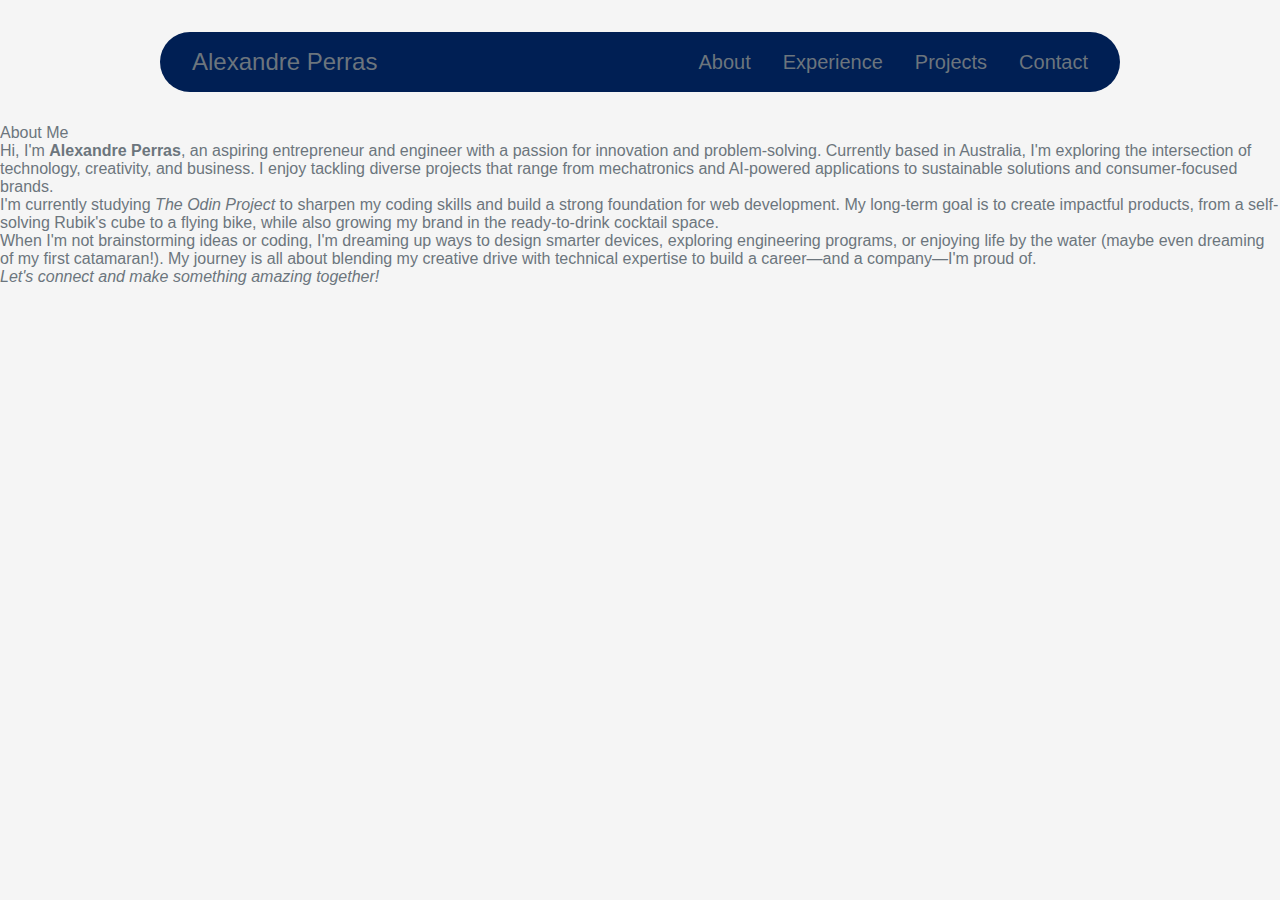
==== index.html @ b0488199 "Created the navbar and move the about page inside the index. Deleted the old about.html. added the s" ====
<!DOCTYPE html>
<html lang="en">
<head>
    <meta charset="UTF-8">
    <meta name="viewport" content="width=device-width, initial-scale=1.0">
    <title>My Portfolio</title>
    <link rel="stylesheet" href="styles.css">
</head>
<body>
    <!-- Navbar 
    -tittle on the left
    -nav links on the right
    -nav links drop to section -->
    <div class="navbar">
        <div class="logo">Alexandre Perras</div>
        <ul class="nav-links">
            <li><a href="#about">About</a></li>
            <li><a href="#experience">Experience</a></li>
            <li><a href="#projects">Projects</a></li>
            <li><a href="#contact">Contact</a></li>
        </ul>
    </div>

    <!-- Profile
    -img on left
    -name on right
    -contact and resume button under name -->
    <section id="profile">

    </section>
    <section id="about">
        <div class="title">About Me</div>
        <p>Hi, I'm <strong>Alexandre Perras</strong>, an aspiring entrepreneur and engineer with a passion for innovation and
            problem-solving.
            Currently based in Australia, I'm exploring the intersection of technology, creativity, and business. I enjoy
            tackling
            diverse projects that range from mechatronics and AI-powered applications to sustainable solutions and
            consumer-focused
            brands.</p>
        
        <p>I'm currently studying <em>The Odin Project</em> to sharpen my coding skills and build a strong foundation for web
            development.
            My long-term goal is to create impactful products, from a self-solving Rubik's cube to a flying bike, while also
            growing
            my brand in the ready-to-drink cocktail space.</p>
        
        <p>When I'm not brainstorming ideas or coding, I'm dreaming up ways to design smarter devices, exploring engineering
            programs, or enjoying life by the water (maybe even dreaming of my first catamaran!). My journey is all about
            blending
            my creative drive with technical expertise to build a career—and a company—I'm proud of.</p>
        
        <p><em>Let's connect and make something amazing together!</em></p>
    </section>
    <section id="experience"></section>
    <section id="projects"></section>
    <section id="contact"></section>
    <div class="footer"></div>
</body>
</html>
---- styles.css ----
:root {
  --deep-navy-blue: #001f54;
  --electric-blue: #0074E4;
  --cool-gray: #F5F5F5;
  --steel-gray: #6C757D;
  --lime-green: #00FF66;
  --soft-orange: #FFA500;
}

* {
    margin: 0;
    padding: 0;
}

body {
    background-color: var(--cool-gray);
    color: var(--steel-gray);
    font-family: Monaco, sans-serif;
}

/* Navbar */
.navbar {
    display: flex;
    justify-content: space-between;
    background-color: var(--deep-navy-blue);
    align-items: center;
    padding: 1rem 2rem;
    margin: 2rem 10rem;
    border-radius: 50px;
    /* position: sticky; */
}

.logo {
    font-size: 1.5rem;
}

.nav-links {
    display: flex;
    list-style: none;
    margin: 0;
    padding: 0;
    gap: 2rem;
    font-size: 1.25rem;
}

a {
    text-decoration: none;
    color: inherit;
}
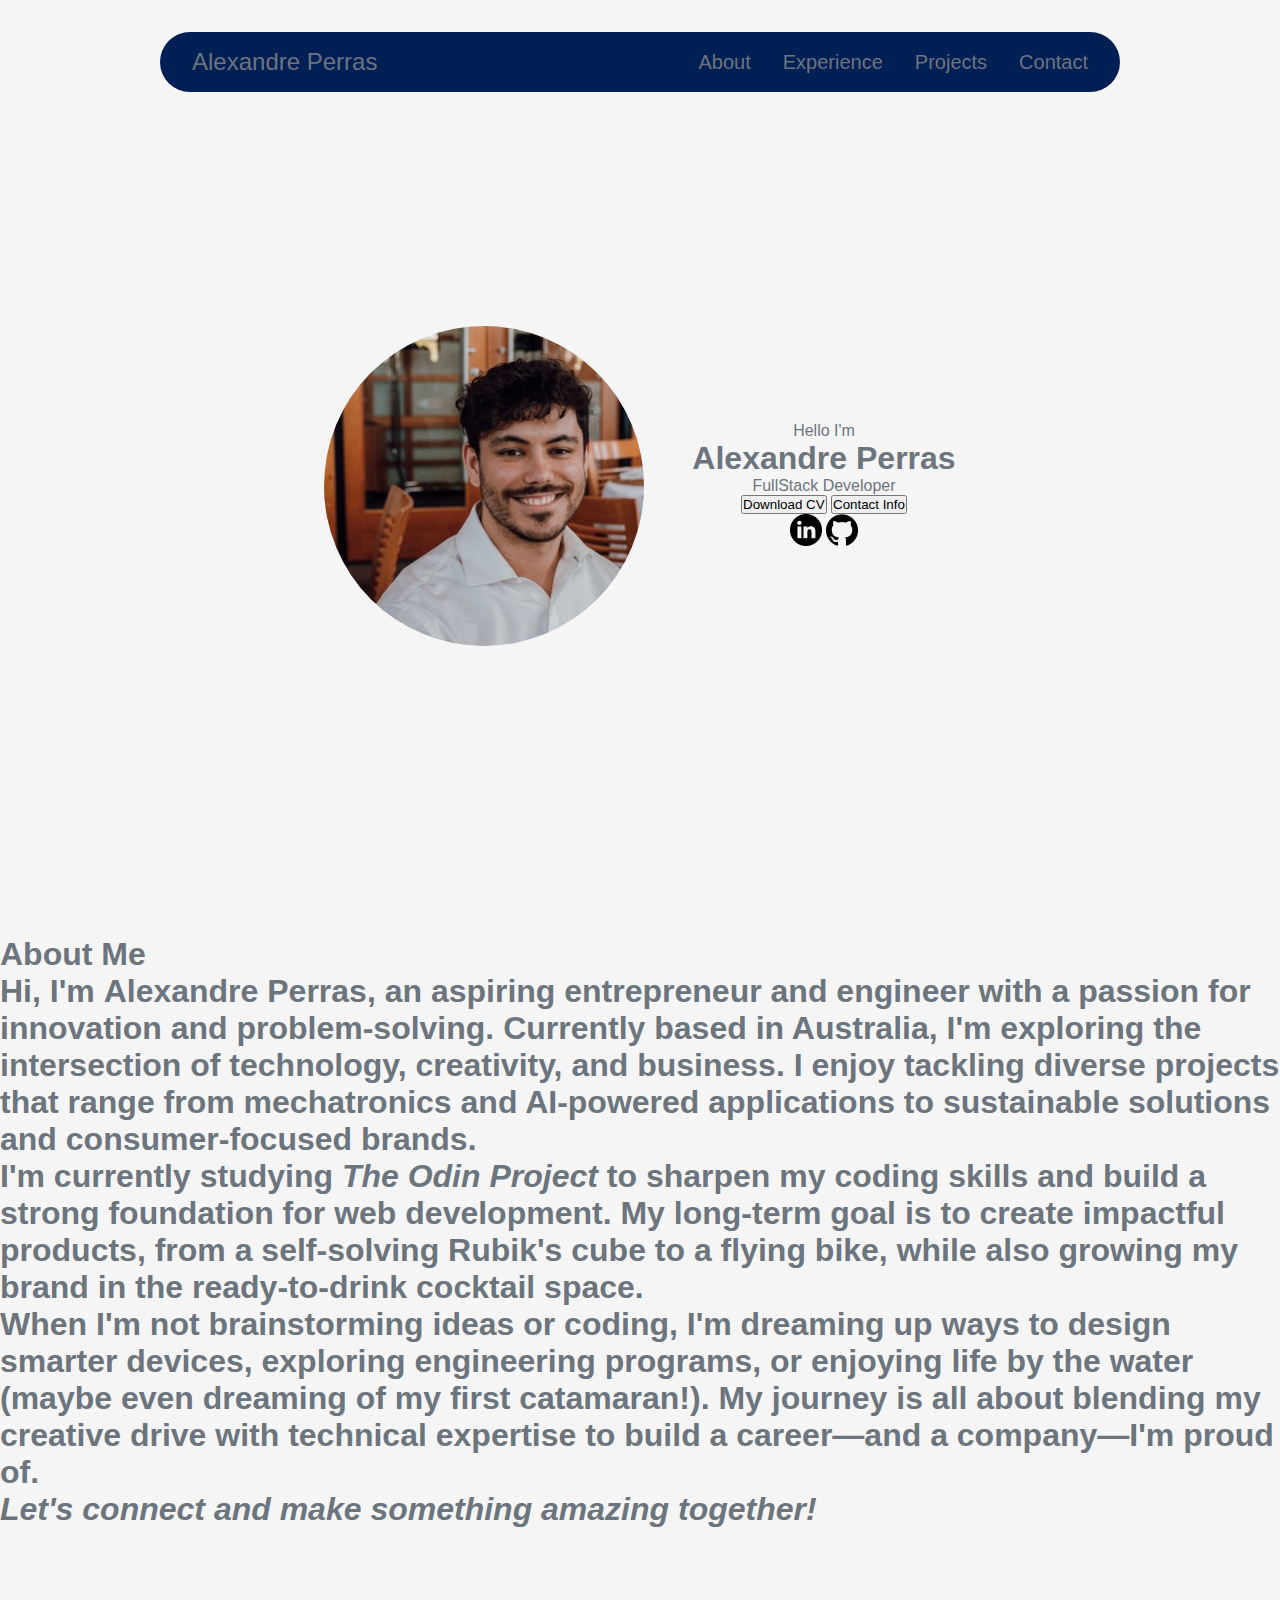
==== commit 4cdf7cca: "added pict and text to profile still need styling. updated the navbar for a better experience" ====
--- a/index.html
+++ b/index.html
@@ -11,25 +11,41 @@
     -tittle on the left
     -nav links on the right
     -nav links drop to section -->
-    <div class="navbar">
-        <div class="logo">Alexandre Perras</div>
-        <ul class="nav-links">
-            <li><a href="#about">About</a></li>
-            <li><a href="#experience">Experience</a></li>
-            <li><a href="#projects">Projects</a></li>
-            <li><a href="#contact">Contact</a></li>
-        </ul>
-    </div>
+    <header>
+        <nav id="navbar" class="navbar">
+            <div class="logo">Alexandre Perras</div>
+            <ul class="nav-links">
+                <li><a href="#about">About</a></li>
+                <li><a href="#experience">Experience</a></li>
+                <li><a href="#projects">Projects</a></li>
+                <li><a href="#contact">Contact</a></li>
+            </ul>
+        </nav>
+    </header>
 
     <!-- Profile
     -img on left
     -name on right
     -contact and resume button under name -->
     <section id="profile">
+        <img src="./images/my_profile.jpeg" alt="profile picture" class="profile-img">
+        <div class="profile-content">
+            <p class="profile-p1">Hello I'm</p>
+            <h1 class="profile-title">Alexandre Perras</h1>
+            <p class="profile-p1">FullStack Developer</p>
+            <div class="button-container">
+                <button><a href="">Download CV</a></button>
+                <button><a href="">Contact Info</a></button>
+            </div>
+            <div class="social-container">
+                <img src="./images/linkedin.png" alt="" class="icon">
+                <img src="./images/github.png" alt="" class="icon">
+            </div>
+        </div>
+    </section>
 
-    </section>
     <section id="about">
-        <div class="title">About Me</div>
+        <h1 class="about-title">About Me</h1v>
         <p>Hi, I'm <strong>Alexandre Perras</strong>, an aspiring entrepreneur and engineer with a passion for innovation and
             problem-solving.
             Currently based in Australia, I'm exploring the intersection of technology, creativity, and business. I enjoy
@@ -55,5 +71,6 @@
     <section id="projects"></section>
     <section id="contact"></section>
     <div class="footer"></div>
+    <script src="script.js"></script>
 </body>
 </html>--- a/styles.css
+++ b/styles.css
@@ -18,7 +18,18 @@
     font-family: Monaco, sans-serif;
 }
 
+section {
+    height: 100vh;
+    /* padding-top: 20vh; */
+}
+
 /* Navbar */
+header {
+    position: fixed;
+    top: 0;
+    left: 0;
+    width: 100%;
+}
 .navbar {
     display: flex;
     justify-content: space-between;
@@ -27,7 +38,11 @@
     padding: 1rem 2rem;
     margin: 2rem 10rem;
     border-radius: 50px;
-    /* position: sticky; */
+    transition: background-color 0.3s ease; /* Smooth transition */
+}
+
+.navbar.transparent {
+    background-color: rgba(0, 31, 84, 0.8);
 }
 
 .logo {
@@ -46,4 +61,31 @@
 a {
     text-decoration: none;
     color: inherit;
+}
+
+/* Profile */
+#profile {
+    display: flex;
+    justify-content: center;
+    gap: 3rem;
+    padding-top: 4vh;
+    margin: 0 5rem;
+}
+
+.profile-img {
+    border-radius: 50%;
+    width: 20rem;
+    height: 20rem;
+    margin: auto 0;
+}
+
+.profile-content {
+    text-align: center;
+    display: flex;
+    flex-direction: column;
+    justify-content: center;
+}
+
+.icon {
+    width: 2rem;
 }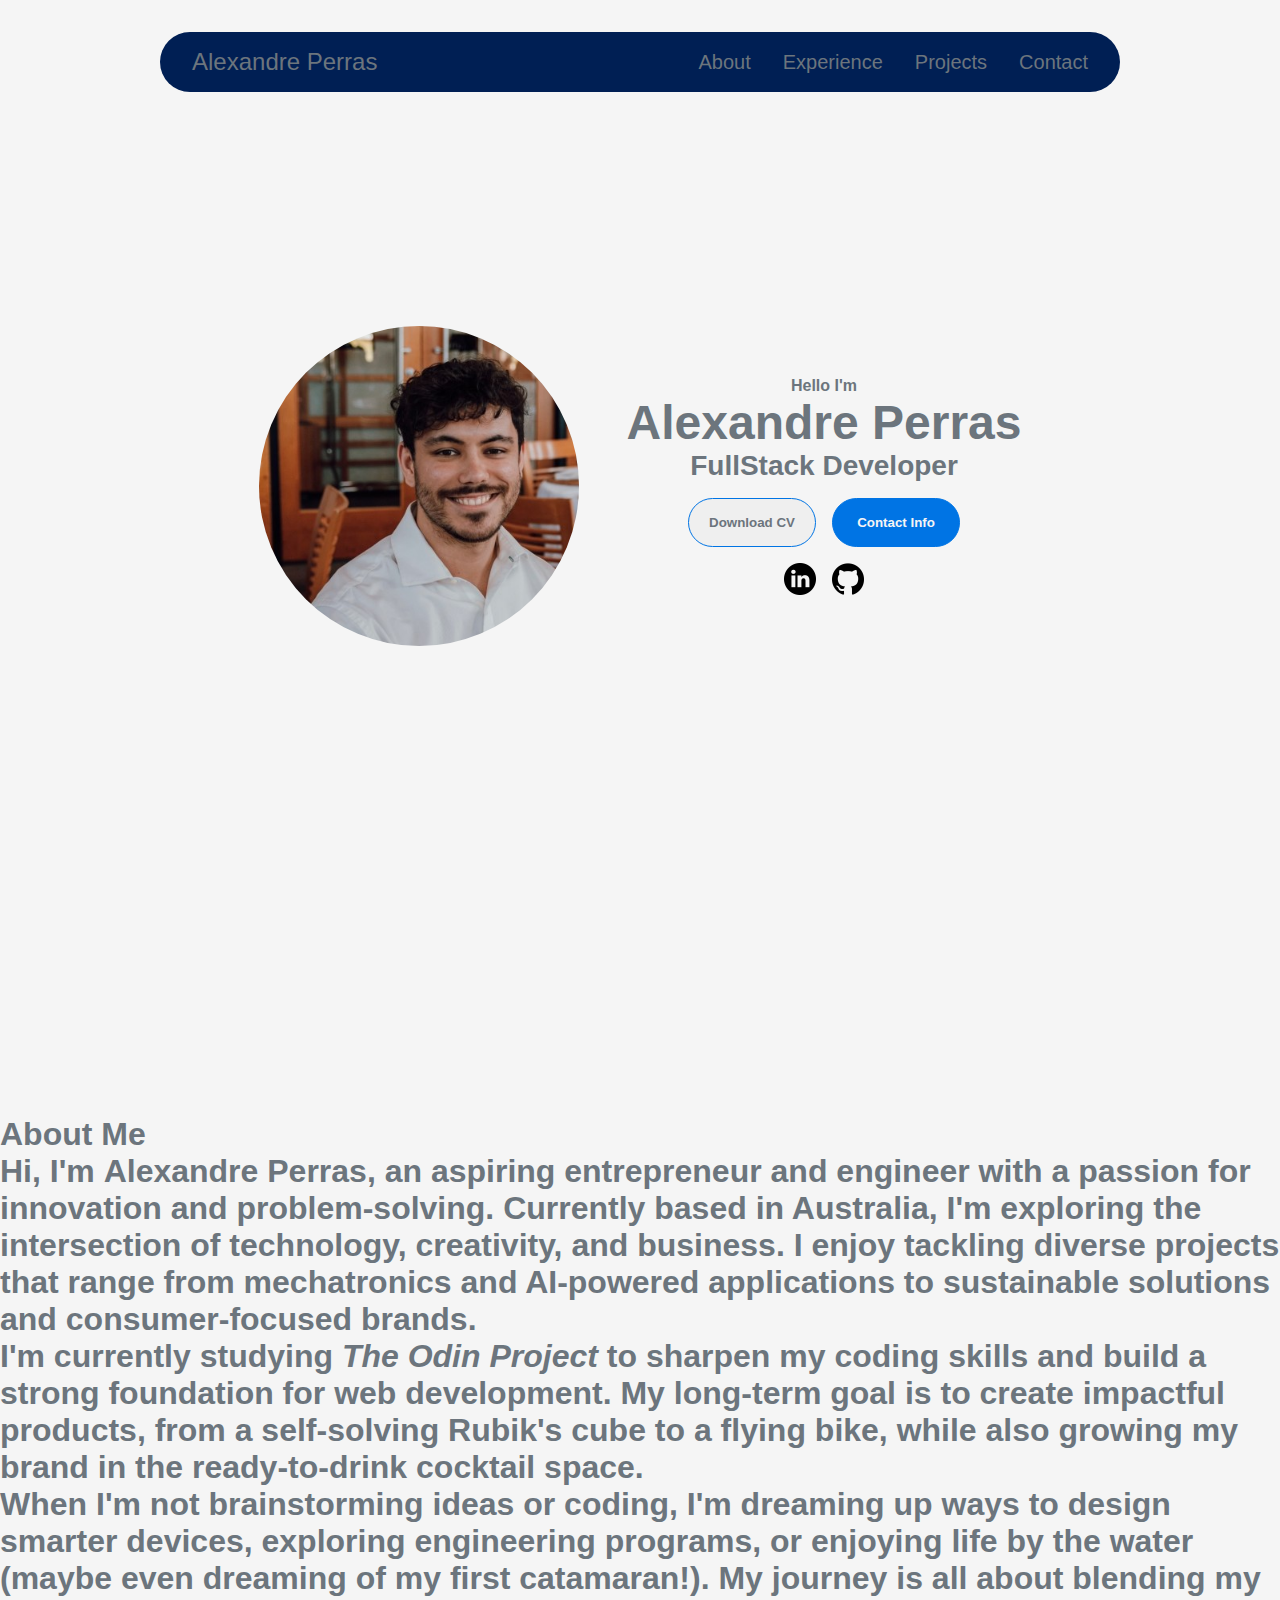
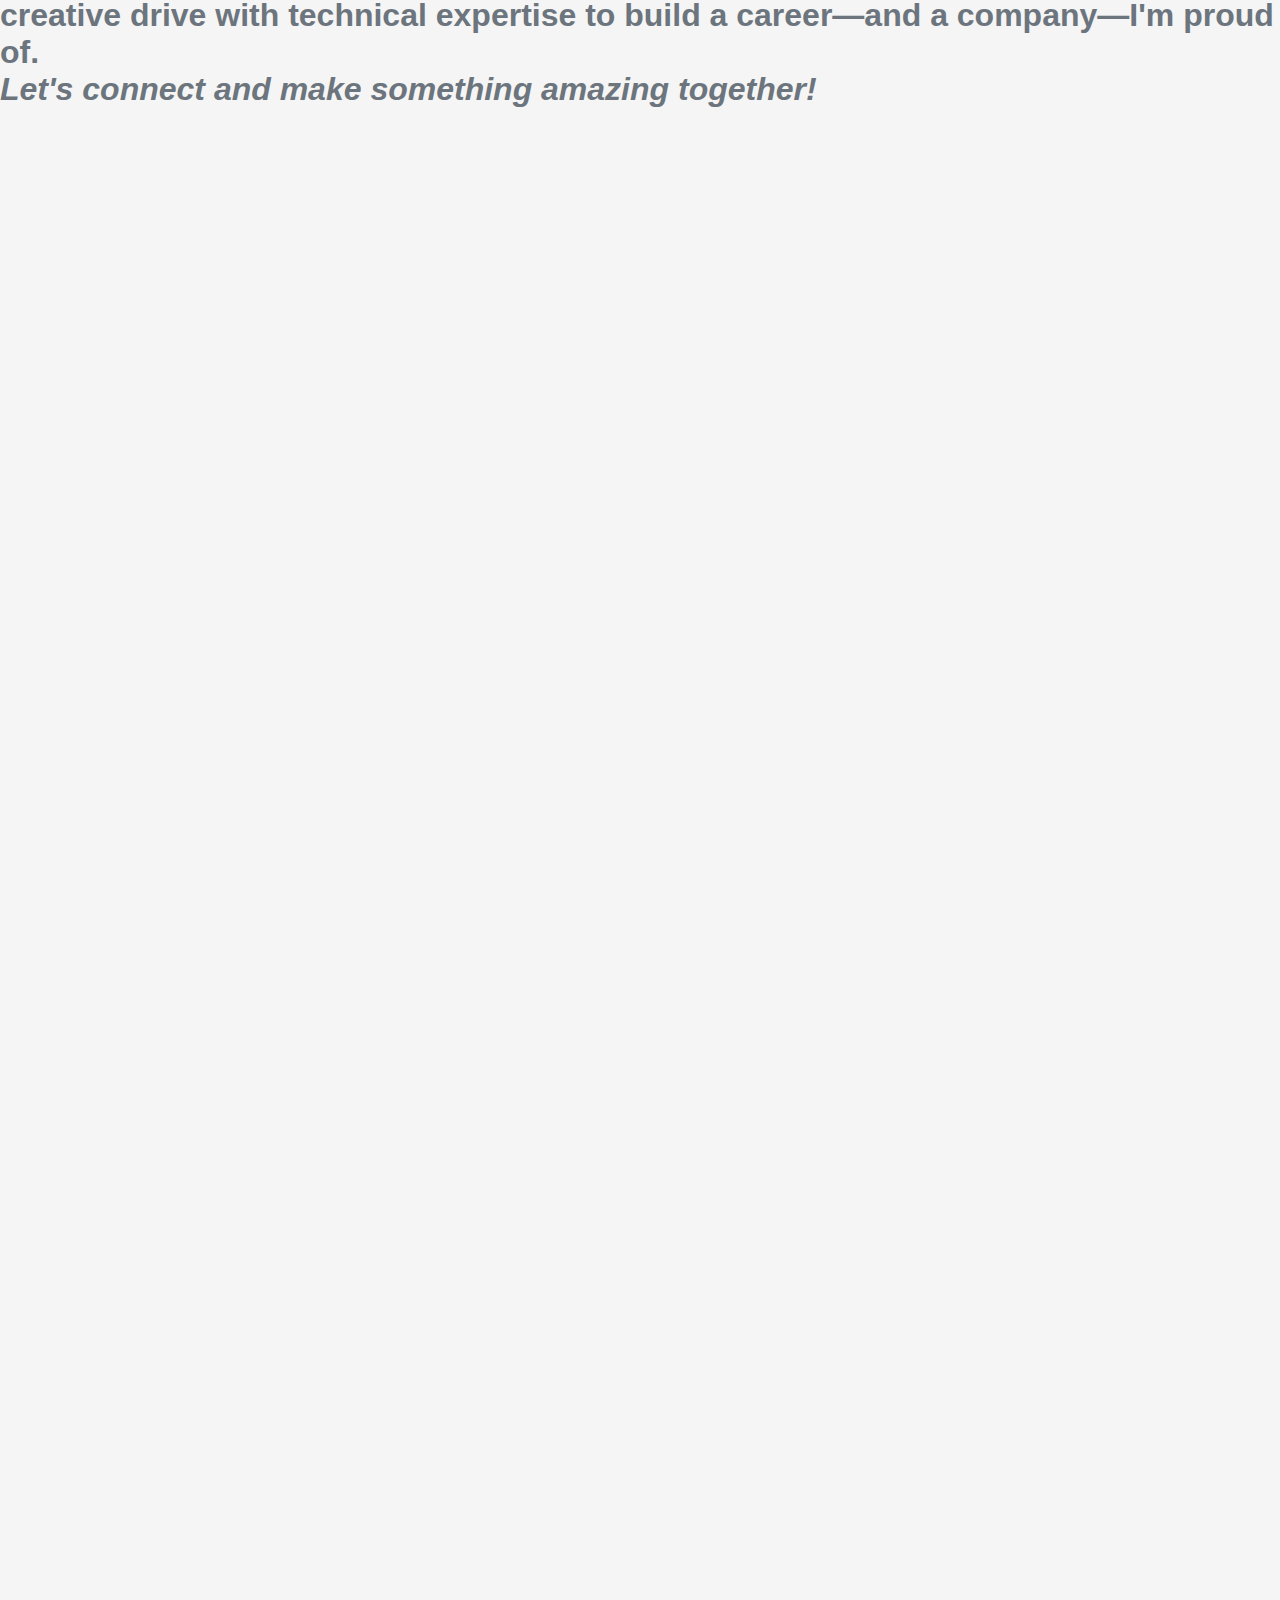
==== commit 64e577bf: "worked on the profile section just need to add link to btn and icon. Change the section padding but " ====
--- a/index.html
+++ b/index.html
@@ -27,15 +27,16 @@
     -img on left
     -name on right
     -contact and resume button under name -->
+    <!-- to-do: add links btn and icon; works more on the design -->
     <section id="profile">
         <img src="./images/my_profile.jpeg" alt="profile picture" class="profile-img">
         <div class="profile-content">
-            <p class="profile-p1">Hello I'm</p>
+            <p class="text-p1">Hello I'm</p>
             <h1 class="profile-title">Alexandre Perras</h1>
-            <p class="profile-p1">FullStack Developer</p>
-            <div class="button-container">
-                <button><a href="">Download CV</a></button>
-                <button><a href="">Contact Info</a></button>
+            <p class="text-p2">FullStack Developer</p>
+            <div class="btn-container">
+                <button class="btn btn-color-1"><a href="">Download CV</a></button>
+                <button class="btn btn-color-2"><a href="">Contact Info</a></button>
             </div>
             <div class="social-container">
                 <img src="./images/linkedin.png" alt="" class="icon">
--- a/styles.css
+++ b/styles.css
@@ -20,7 +20,11 @@
 
 section {
     height: 100vh;
-    /* padding-top: 20vh; */
+    padding-top: 20vh;
+}
+
+p {
+    font-weight: 600;
 }
 
 /* Navbar */
@@ -86,6 +90,49 @@
     justify-content: center;
 }
 
+.profile-title {
+    font-size: 3rem;
+}
+
+.text-p2 {
+    font-size: 1.75rem;
+    margin-bottom: 1rem;
+}
+
+.btn-container {
+    display: flex;
+    justify-content: center;
+    gap: 1rem;
+}
+
+.btn {
+    font-weight: 600;
+    padding: 1rem;
+    width: 8rem;
+    border-radius: 2rem;
+    transition: all 300ms ease;
+    color: inherit;
+}
+
+.btn-color-1, .btn-color-2 {
+    border: var(--electric-blue) solid 0.1rem;
+}
+
+/* check if hover works */
+.btn-color-2, .btn-color-1:hover {
+    background-color: #0074E4;
+    color: var(--cool-gray);
+}
+
+.social-container {
+    display: flex;
+    justify-content: center;
+    gap: 1rem;
+    margin-top: 1rem;
+}
+
+/* need lighter color icons to match design */
 .icon {
     width: 2rem;
+    cursor: pointer;
 }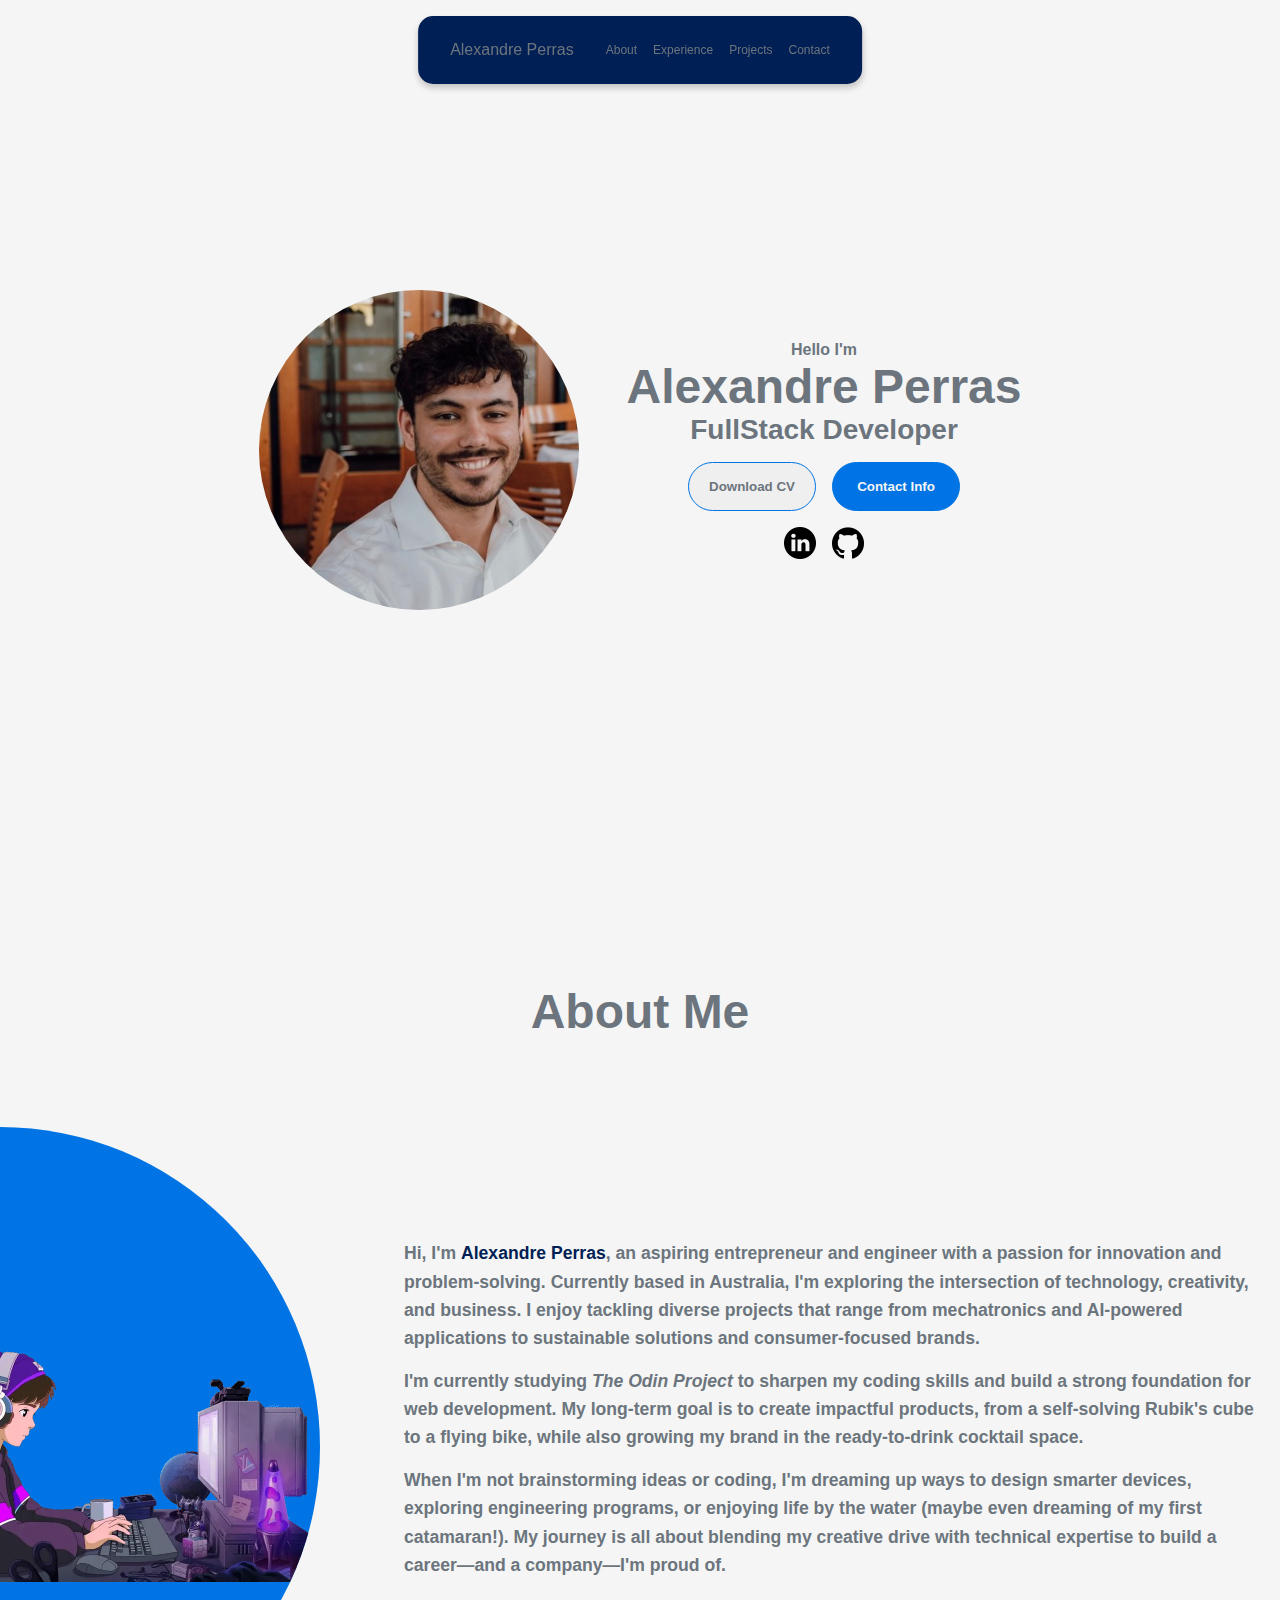
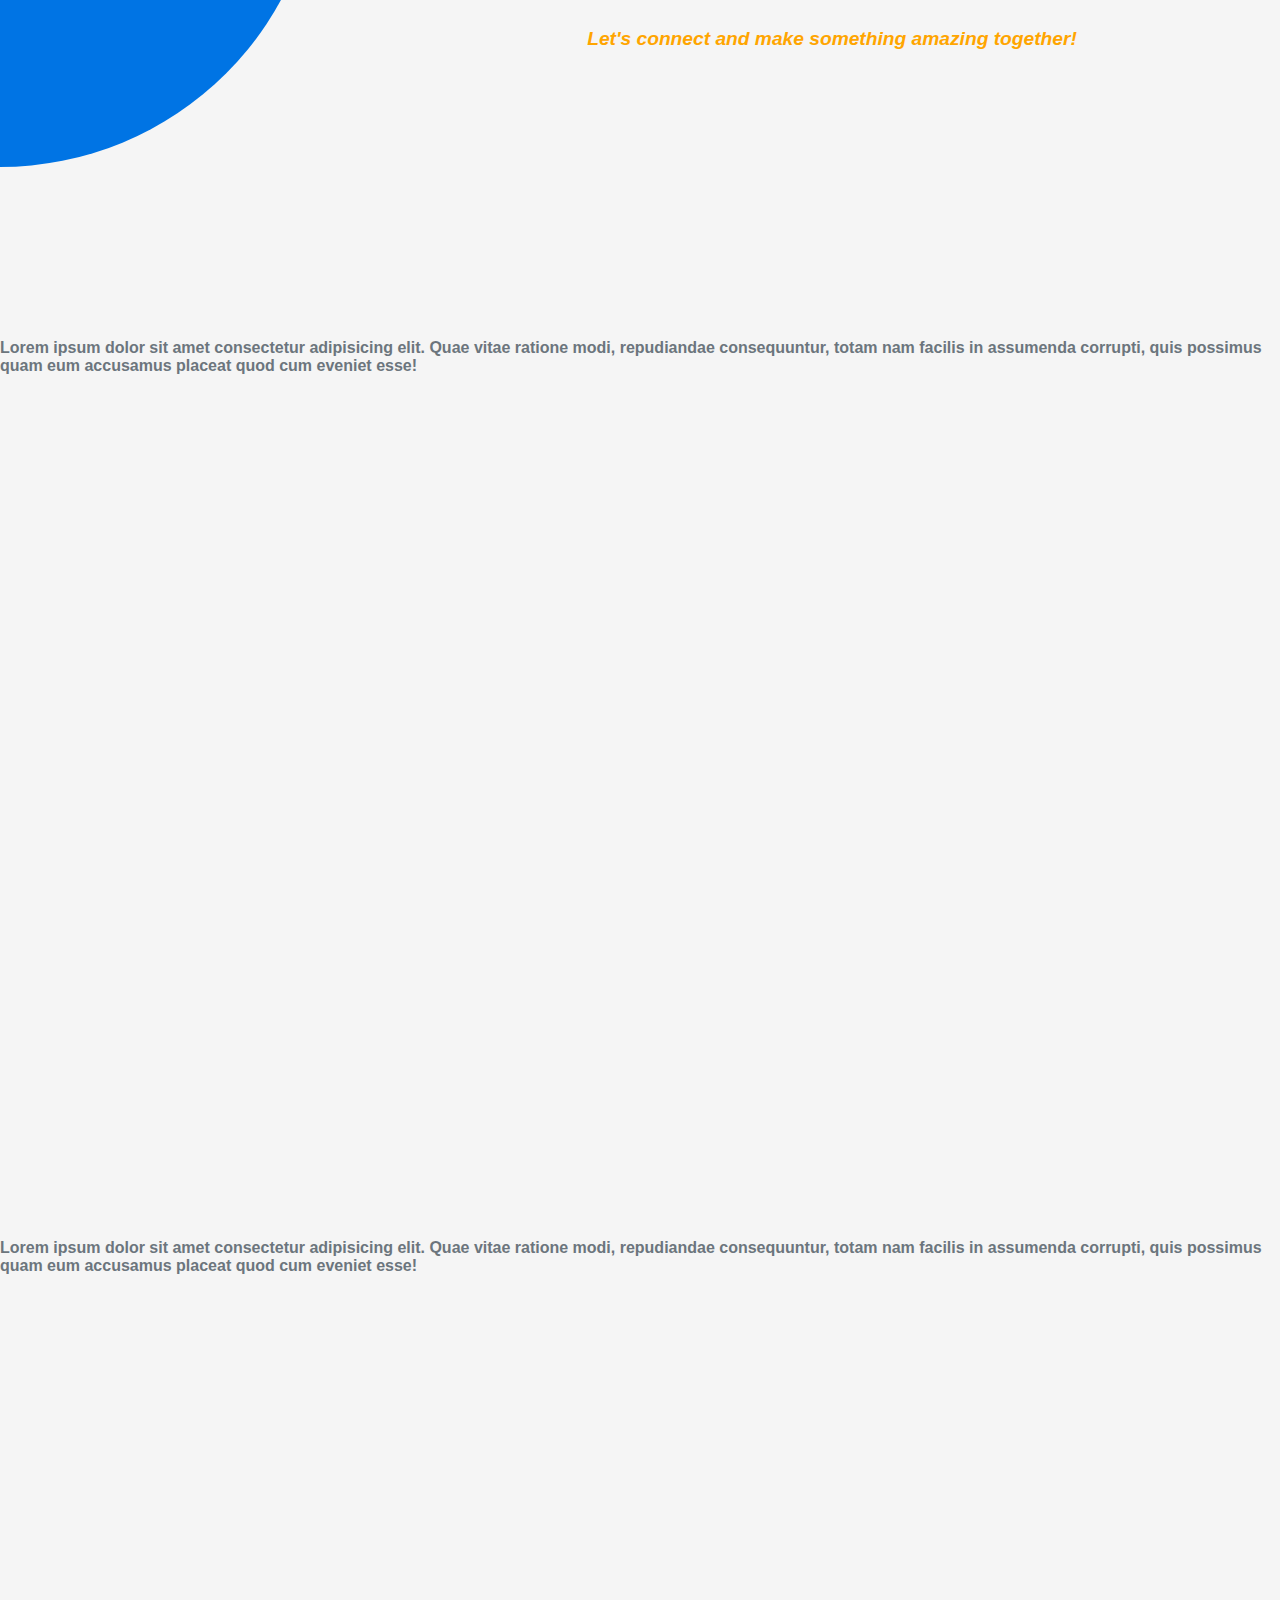
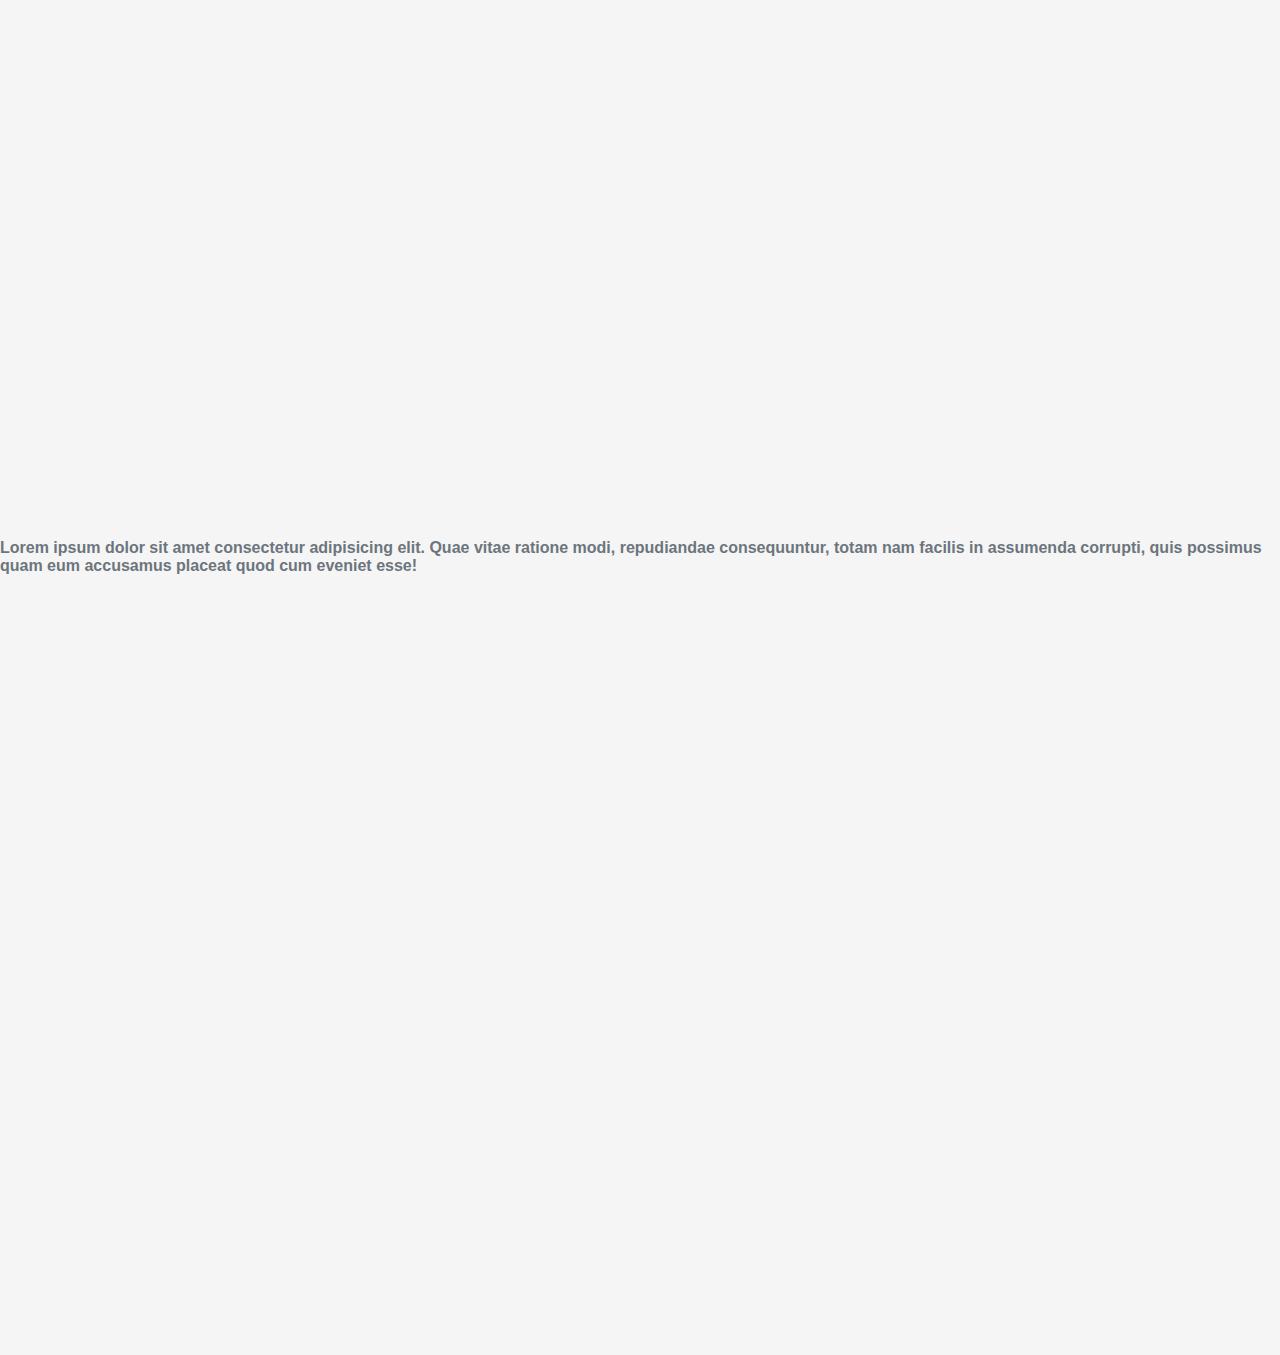
==== commit 367c6828: "Finished desktop layout of the about section and fix the padding and nav bar so that it shows on top" ====
--- a/index.html
+++ b/index.html
@@ -32,7 +32,7 @@
         <img src="./images/my_profile.jpeg" alt="profile picture" class="profile-img">
         <div class="profile-content">
             <p class="text-p1">Hello I'm</p>
-            <h1 class="profile-title">Alexandre Perras</h1>
+            <h1 class="title">Alexandre Perras</h1>
             <p class="text-p2">FullStack Developer</p>
             <div class="btn-container">
                 <button class="btn btn-color-1"><a href="">Download CV</a></button>
@@ -46,31 +46,47 @@
     </section>
 
     <section id="about">
-        <h1 class="about-title">About Me</h1v>
-        <p>Hi, I'm <strong>Alexandre Perras</strong>, an aspiring entrepreneur and engineer with a passion for innovation and
-            problem-solving.
-            Currently based in Australia, I'm exploring the intersection of technology, creativity, and business. I enjoy
-            tackling
-            diverse projects that range from mechatronics and AI-powered applications to sustainable solutions and
-            consumer-focused
-            brands.</p>
-        
-        <p>I'm currently studying <em>The Odin Project</em> to sharpen my coding skills and build a strong foundation for web
-            development.
-            My long-term goal is to create impactful products, from a self-solving Rubik's cube to a flying bike, while also
-            growing
-            my brand in the ready-to-drink cocktail space.</p>
-        
-        <p>When I'm not brainstorming ideas or coding, I'm dreaming up ways to design smarter devices, exploring engineering
-            programs, or enjoying life by the water (maybe even dreaming of my first catamaran!). My journey is all about
-            blending
-            my creative drive with technical expertise to build a career—and a company—I'm proud of.</p>
-        
-        <p><em>Let's connect and make something amazing together!</em></p>
+        <h1 class="title">About Me</h1>
+        <div class="about-container">
+            <div class="about-img">
+                <img src="./images/coding_gif.webp" alt="">
+            </div>
+            <div class="about-text">
+                <p class="text-p3">Hi, I'm <strong>Alexandre Perras</strong>, an aspiring entrepreneur and engineer with a passion for innovation and
+                    problem-solving.
+                    Currently based in Australia, I'm exploring the intersection of technology, creativity, and business. I enjoy
+                    tackling
+                    diverse projects that range from mechatronics and AI-powered applications to sustainable solutions and
+                    consumer-focused
+                    brands.</p>
+                
+                <p class="text-p3">I'm currently studying <em>The Odin Project</em> to sharpen my coding skills and build a strong foundation for web
+                    development.
+                    My long-term goal is to create impactful products, from a self-solving Rubik's cube to a flying bike, while also
+                    growing
+                    my brand in the ready-to-drink cocktail space.</p>
+                
+                <p class="text-p3">When I'm not brainstorming ideas or coding, I'm dreaming up ways to design smarter devices, exploring engineering
+                    programs, or enjoying life by the water (maybe even dreaming of my first catamaran!). My journey is all about
+                    blending
+                    my creative drive with technical expertise to build a career—and a company—I'm proud of.</p>
+                
+                <p class="call-to-action"><em>Let's connect and make something amazing together!</em></p>
+            </div>
+        </div>
     </section>
-    <section id="experience"></section>
-    <section id="projects"></section>
-    <section id="contact"></section>
+
+    <section id="experience">
+        <p>Lorem ipsum dolor sit amet consectetur adipisicing elit. Quae vitae ratione modi, repudiandae consequuntur, totam nam facilis in assumenda corrupti, quis possimus quam eum accusamus placeat quod cum eveniet esse!</p>
+    </section>
+    <section id="projects">
+        <p>Lorem ipsum dolor sit amet consectetur adipisicing elit. Quae vitae ratione modi, repudiandae consequuntur, totam nam
+            facilis in assumenda corrupti, quis possimus quam eum accusamus placeat quod cum eveniet esse!</p>
+    </section>
+    <section id="contact">
+        <p>Lorem ipsum dolor sit amet consectetur adipisicing elit. Quae vitae ratione modi, repudiandae consequuntur, totam nam
+            facilis in assumenda corrupti, quis possimus quam eum accusamus placeat quod cum eveniet esse!</p>
+    </section>
     <div class="footer"></div>
     <script src="script.js"></script>
 </body>
--- a/styles.css
+++ b/styles.css
@@ -1,138 +1,241 @@
 :root {
   --deep-navy-blue: #001f54;
-  --electric-blue: #0074E4;
-  --cool-gray: #F5F5F5;
-  --steel-gray: #6C757D;
-  --lime-green: #00FF66;
-  --soft-orange: #FFA500;
+  --electric-blue: #0074e4;
+  --cool-gray: #f5f5f5;
+  --steel-gray: #6c757d;
+  --lime-green: #00ff66;
+  --soft-orange: #ffa500;
+  --navbar-height-space: calc(4vh + 2rem + 1rem);
 }
 
 * {
-    margin: 0;
-    padding: 0;
+  margin: 0;
+  padding: 0;
+}
+
+html {
+  scroll-behavior: smooth;
 }
 
 body {
-    background-color: var(--cool-gray);
-    color: var(--steel-gray);
-    font-family: Monaco, sans-serif;
+  background-color: var(--cool-gray);
+  color: var(--steel-gray);
+  font-family: Monaco, sans-serif;
 }
 
 section {
-    height: 100vh;
-    padding-top: 20vh;
+  height: 100vh;
+  padding-top: var(--navbar-height-space);
+  box-sizing: border-box;
+  min-height: fit-content;
+}
+
+a {
+  text-decoration: none;
+  color: inherit;
 }
 
 p {
-    font-weight: 600;
+  font-weight: 600;
 }
 
 /* Navbar */
 header {
-    position: fixed;
-    top: 0;
-    left: 0;
-    width: 100%;
-}
+  position: fixed;
+  top: 1rem;
+  left: 50%;
+  transform: translateX(-50%);
+  z-index: 1000;
+  background-color: var(--deep-navy-blue);
+  border-radius: 15px;
+  padding: 1rem 2rem;
+  box-shadow: 0 4px 6px rgba(0, 0, 0, 0.2);
+  height: 4vh;
+  display: flex;
+  align-items: center;
+}
+
 .navbar {
-    display: flex;
-    justify-content: space-between;
-    background-color: var(--deep-navy-blue);
-    align-items: center;
-    padding: 1rem 2rem;
-    margin: 2rem 10rem;
-    border-radius: 50px;
-    transition: background-color 0.3s ease; /* Smooth transition */
+  display: flex;
+  justify-content: center;
+  gap: 2rem;
+  align-items: center;
+  transition: background-color 0.3s ease; /* Smooth transition */
 }
 
 .navbar.transparent {
-    background-color: rgba(0, 31, 84, 0.8);
+  background-color: rgba(0, 31, 84, 0.8);
 }
 
 .logo {
-    font-size: 1.5rem;
+  font-size: 1rem;
 }
 
 .nav-links {
-    display: flex;
-    list-style: none;
-    margin: 0;
-    padding: 0;
-    gap: 2rem;
-    font-size: 1.25rem;
-}
-
-a {
-    text-decoration: none;
-    color: inherit;
+  display: flex;
+  list-style: none;
+  margin: 0;
+  padding: 0;
+  gap: 1rem;
+  font-size: 0.75rem;
+}
+
+.navbar a:hover {
+  color: var(--soft-orange);
 }
 
 /* Profile */
 #profile {
-    display: flex;
-    justify-content: center;
-    gap: 3rem;
-    padding-top: 4vh;
-    margin: 0 5rem;
+  display: flex;
+  justify-content: center;
+  gap: 3rem;
+  padding-top: 0;
+  margin: 0 5rem;
 }
 
 .profile-img {
-    border-radius: 50%;
-    width: 20rem;
-    height: 20rem;
-    margin: auto 0;
+  border-radius: 50%;
+  width: 20rem;
+  height: 20rem;
+  margin: auto 0;
 }
 
 .profile-content {
-    text-align: center;
-    display: flex;
-    flex-direction: column;
-    justify-content: center;
-}
-
-.profile-title {
-    font-size: 3rem;
+  text-align: center;
+  display: flex;
+  flex-direction: column;
+  justify-content: center;
+}
+
+.title {
+  font-size: 3rem;
+  text-align: center;
 }
 
 .text-p2 {
-    font-size: 1.75rem;
-    margin-bottom: 1rem;
+  font-size: 1.75rem;
+  margin-bottom: 1rem;
 }
 
 .btn-container {
-    display: flex;
-    justify-content: center;
-    gap: 1rem;
+  display: flex;
+  justify-content: center;
+  gap: 1rem;
 }
 
 .btn {
-    font-weight: 600;
-    padding: 1rem;
-    width: 8rem;
-    border-radius: 2rem;
-    transition: all 300ms ease;
-    color: inherit;
-}
-
-.btn-color-1, .btn-color-2 {
-    border: var(--electric-blue) solid 0.1rem;
+  font-weight: 600;
+  padding: 1rem;
+  width: 8rem;
+  border-radius: 2rem;
+  transition: all 300ms ease;
+  color: inherit;
+}
+
+.btn-color-1,
+.btn-color-2 {
+  border: var(--electric-blue) solid 0.1rem;
 }
 
 /* check if hover works */
-.btn-color-2, .btn-color-1:hover {
-    background-color: #0074E4;
-    color: var(--cool-gray);
+.btn-color-2,
+.btn-color-1:hover {
+  background-color: #0074e4;
+  color: var(--cool-gray);
 }
 
 .social-container {
-    display: flex;
-    justify-content: center;
-    gap: 1rem;
-    margin-top: 1rem;
+  display: flex;
+  justify-content: center;
+  gap: 1rem;
+  margin-top: 1rem;
 }
 
 /* need lighter color icons to match design */
 .icon {
-    width: 2rem;
-    cursor: pointer;
-}+  width: 2rem;
+  cursor: pointer;
+}
+
+/* About */
+#about {
+  position: relative;
+  display: flex;
+  flex-direction: column;
+}
+
+.about-container {
+  display: flex;
+  justify-content: space-between;
+  height: 100%;
+  align-items: center;
+  position: relative;
+}
+
+.about-img {
+  position: absolute;
+  width: 50vw;
+  height: 50vw;
+  background-color: var(--electric-blue);
+  border-radius: 50%;
+  display: flex;
+  align-items: center;
+  justify-content: flex-end;
+  overflow: hidden;
+  transform: translateX(-50%);
+}
+
+.about-img img {
+  width: 30rem;
+}
+
+.about-text {
+  margin-left: 30vw;
+  display: flex;
+  flex-direction: column;
+  line-height: 1.6;
+  padding: 20px;
+}
+
+.text-p3 {
+  font-size: 1.1rem;
+  margin-bottom: 15px;
+}
+
+.text-p3 strong {
+  font-weight: bold;
+  color: var(--deep-navy-blue);
+}
+
+.text-p3 em {
+  font-style: italic;
+  /* color: var(); */
+}
+
+.call-to-action {
+  font-weight: bold;
+  font-size: 1.2rem;
+  color: var(--soft-orange);
+  text-align: center;
+  margin-top: 30px;
+}
+
+/* .about-img {
+  position: absolute;
+  bottom: -15%;
+  left: 0;
+  transform: translateX(-50%);
+  width: 100vh;
+  height: 100vh;
+  background-color: var(--electric-blue);
+  border-radius: 50%;
+  display: flex;
+  align-items: center;
+  justify-content: flex-end;
+  overflow: hidden;
+}
+
+.about-img img {
+    width: 20rem;
+    object-fit: cover;
+} */
